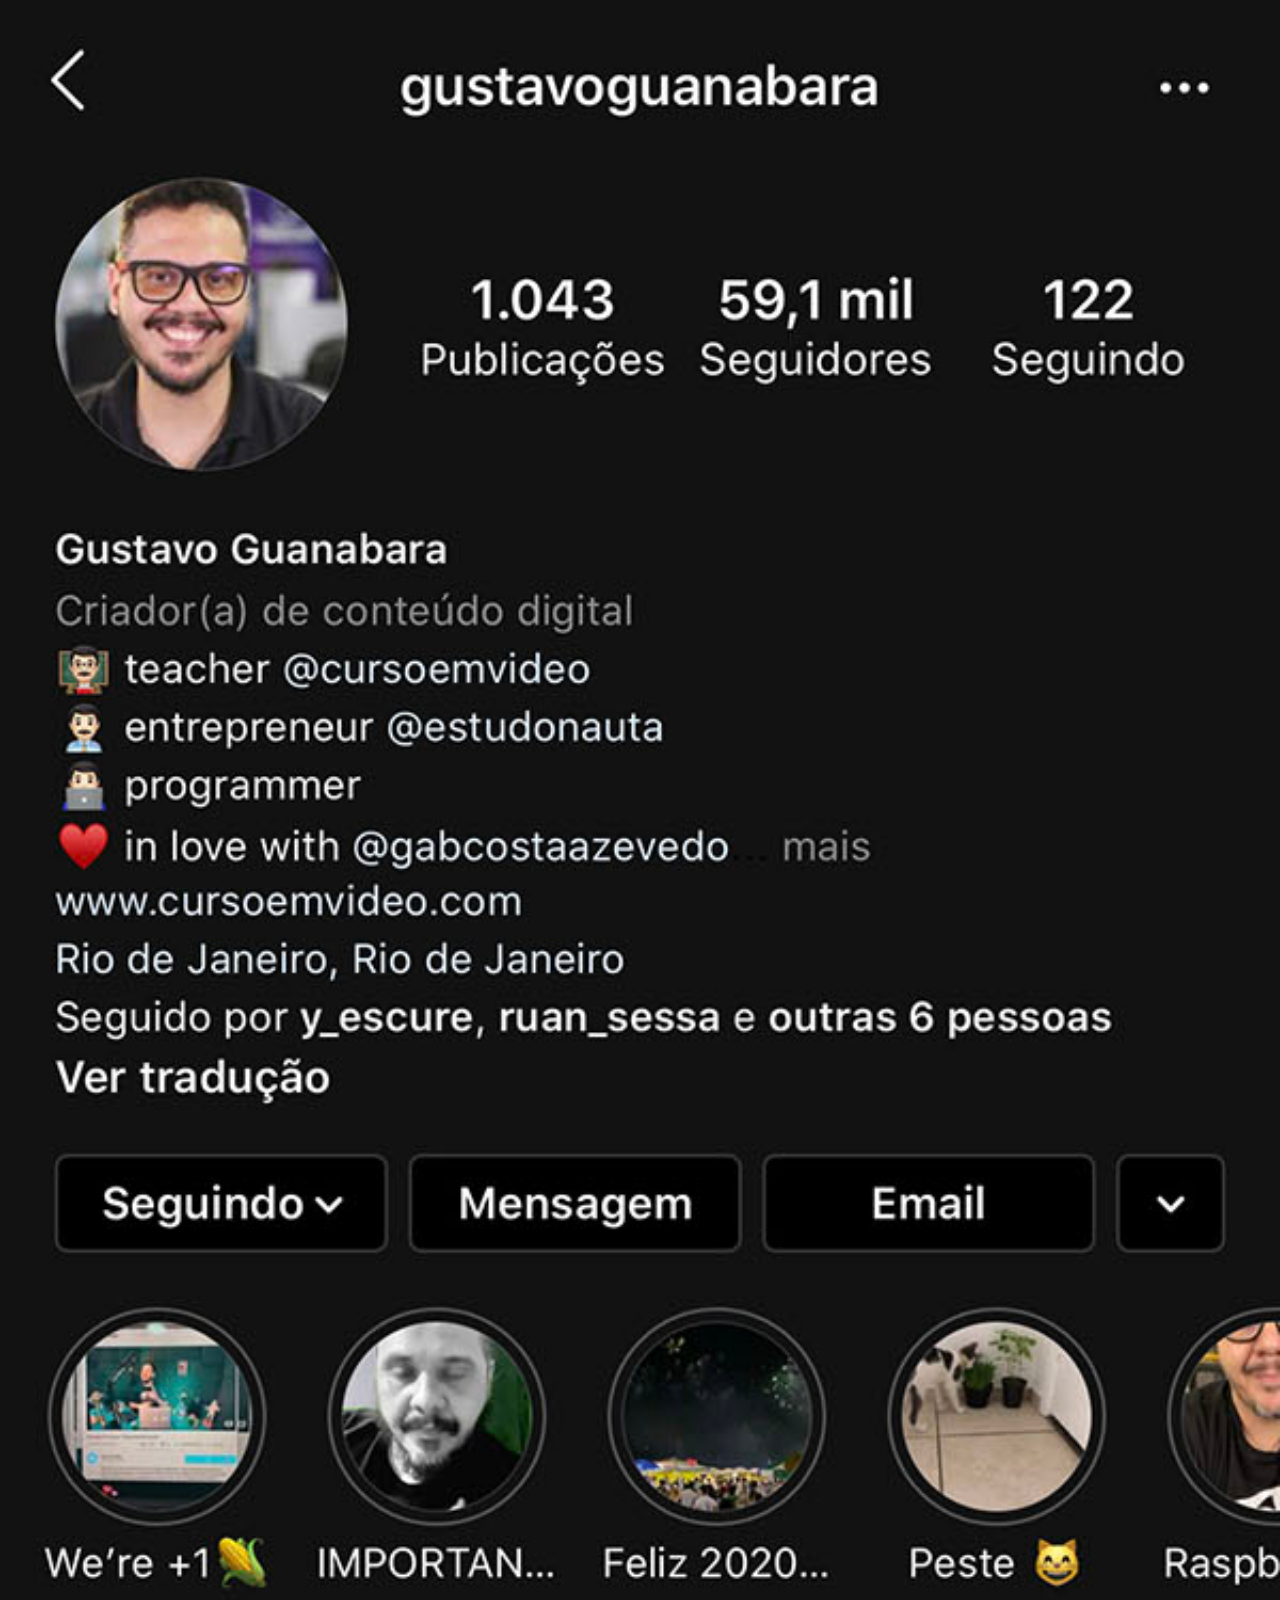
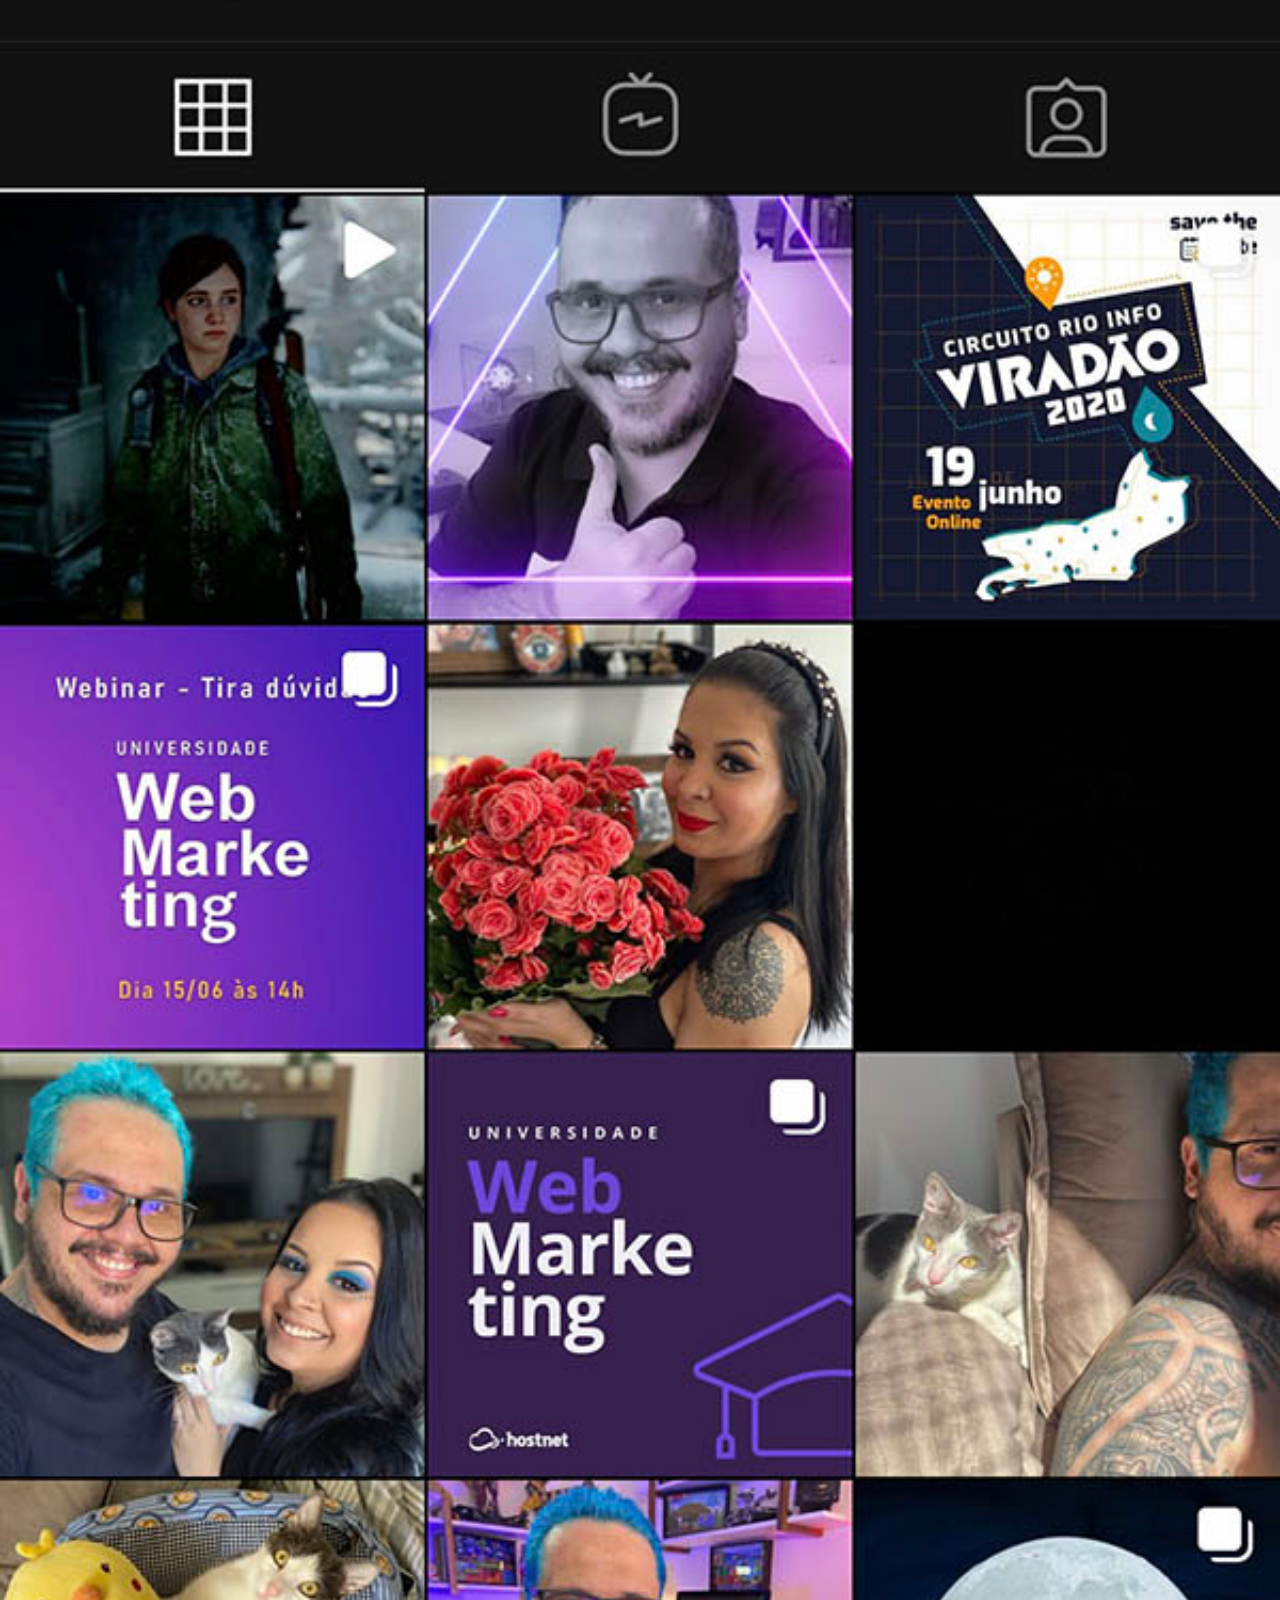
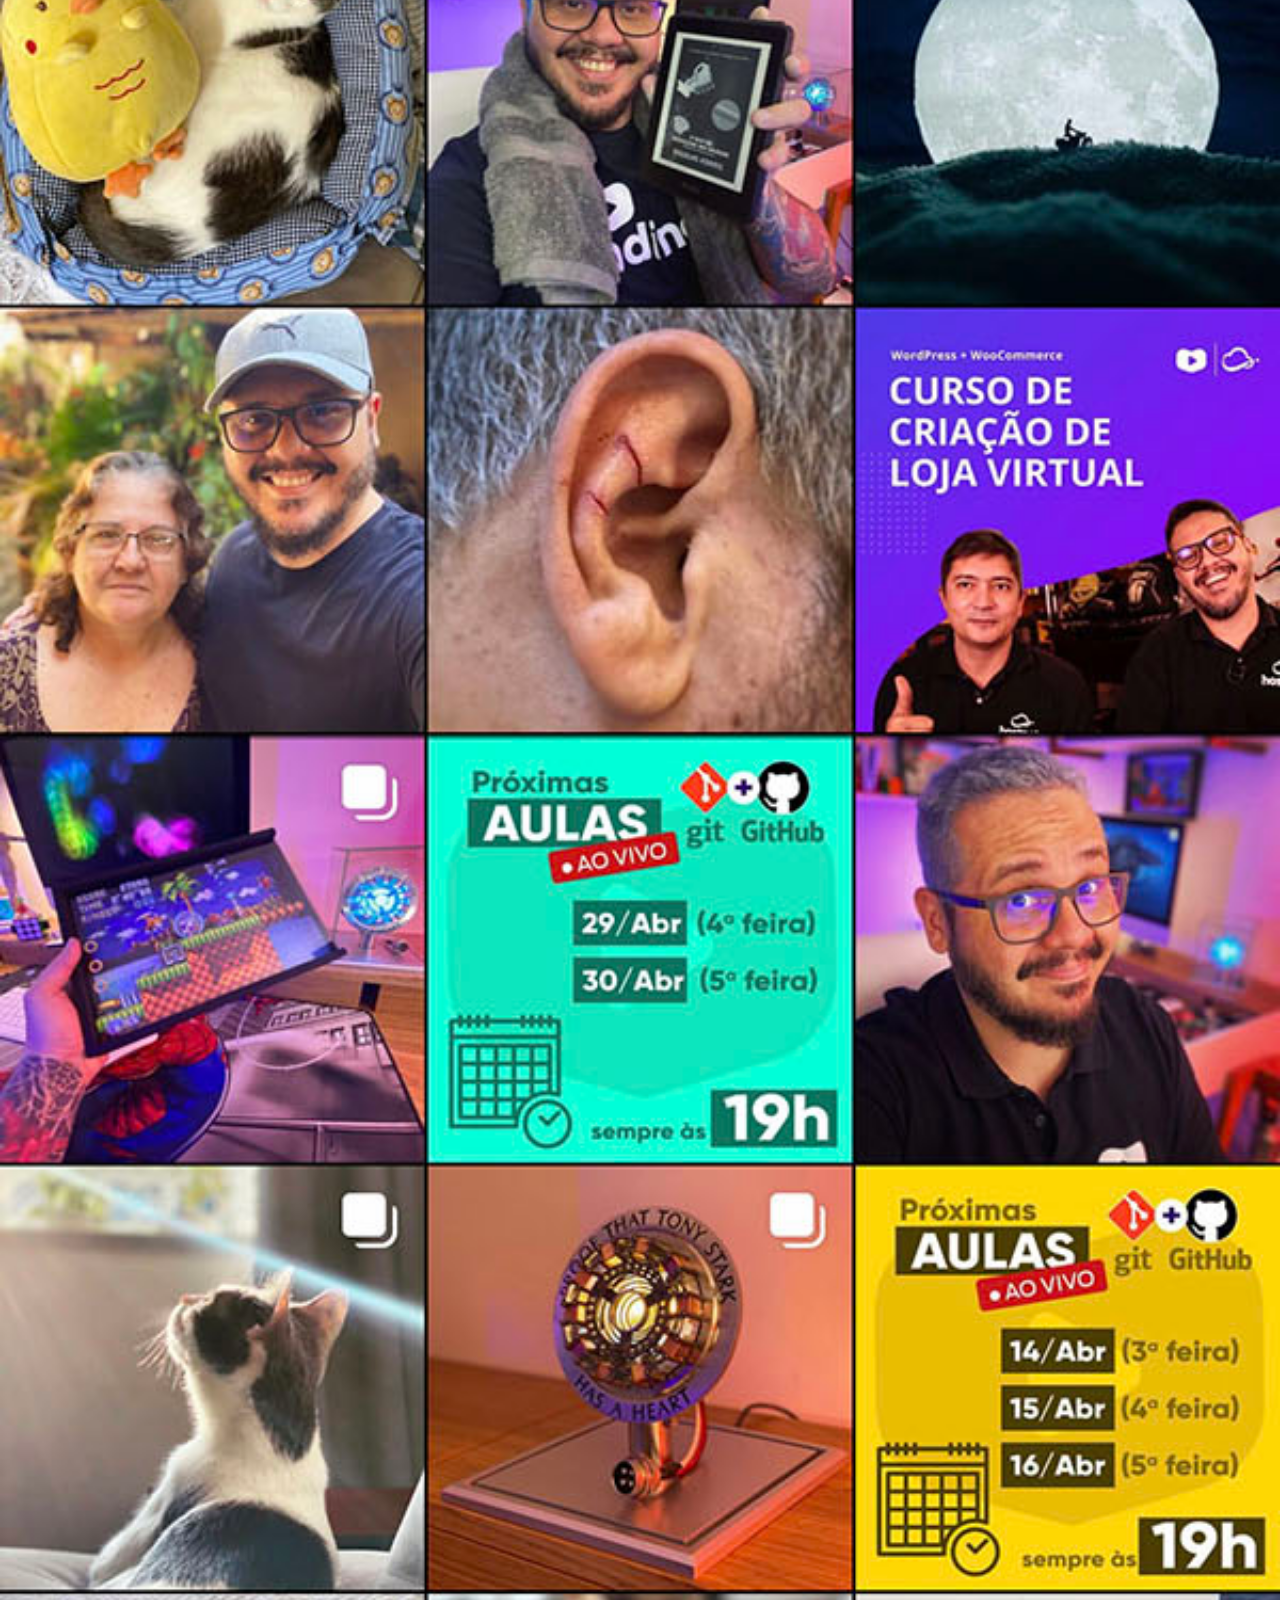
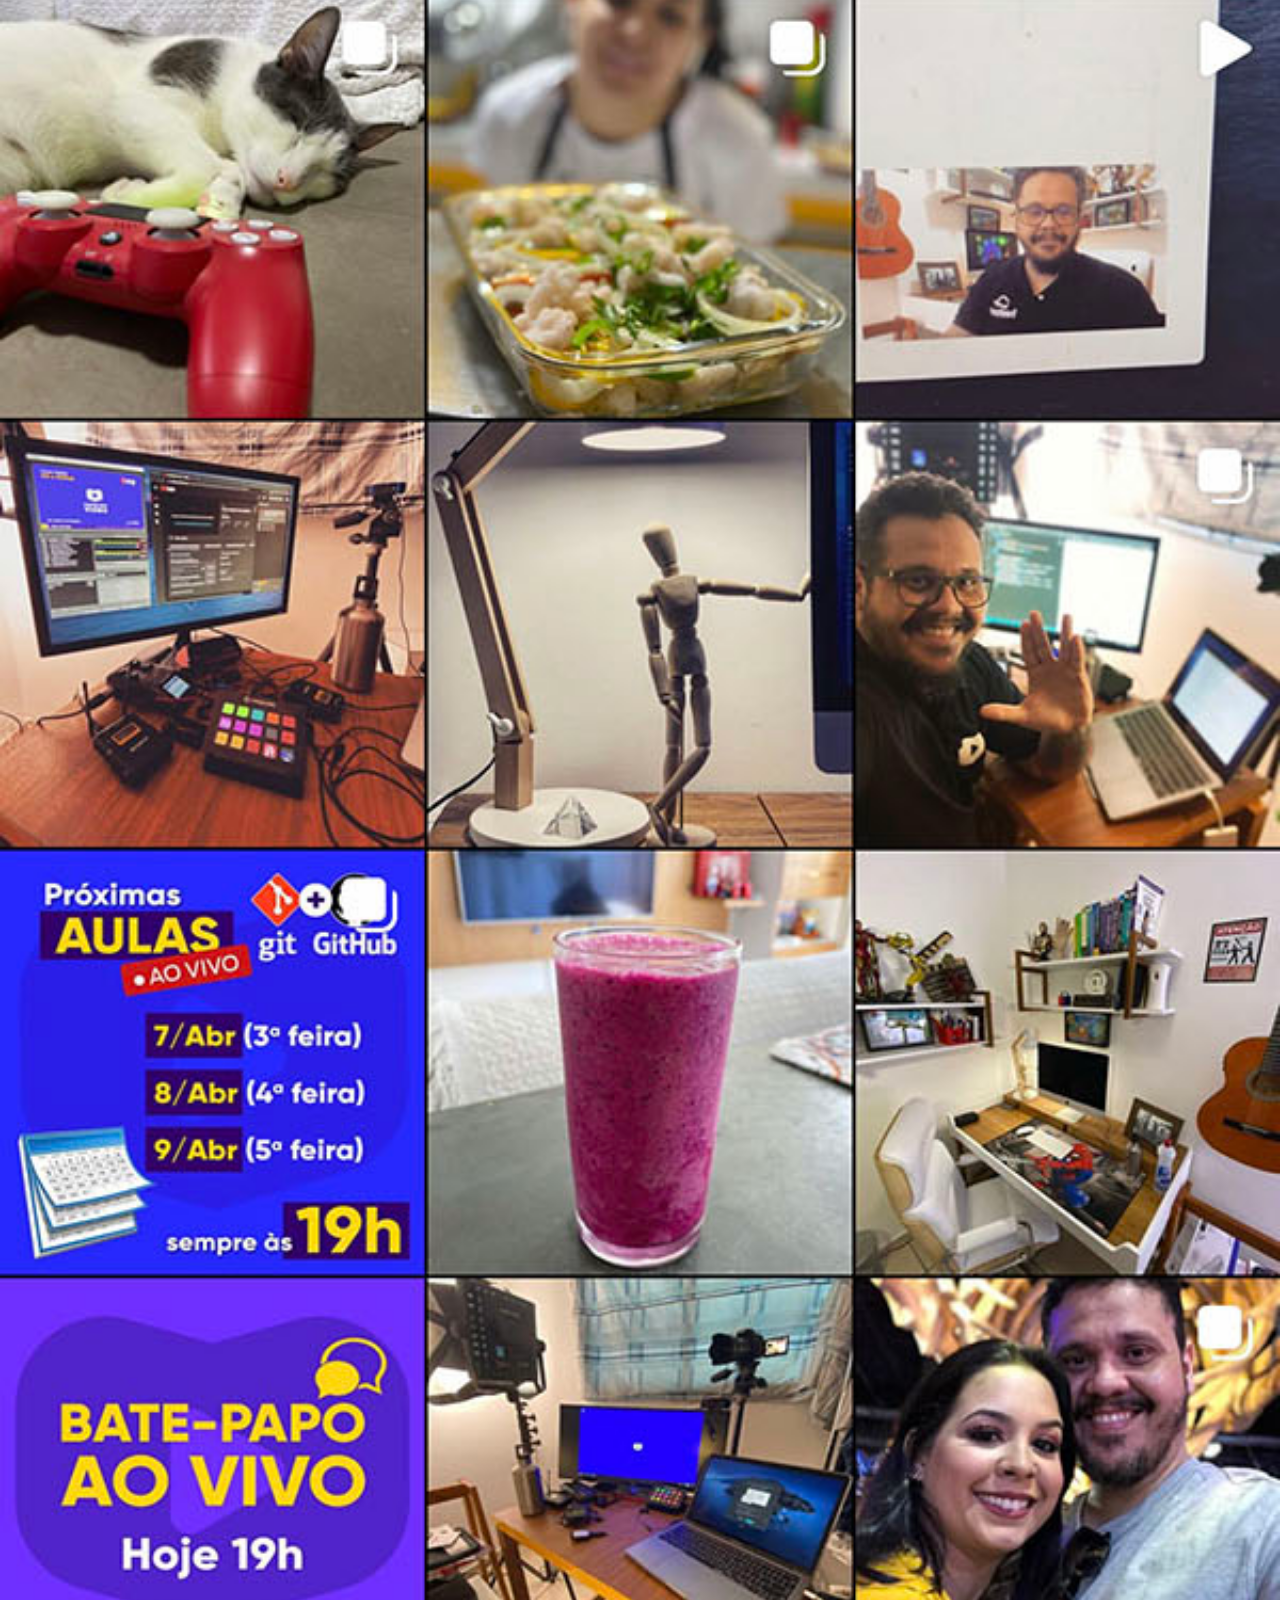
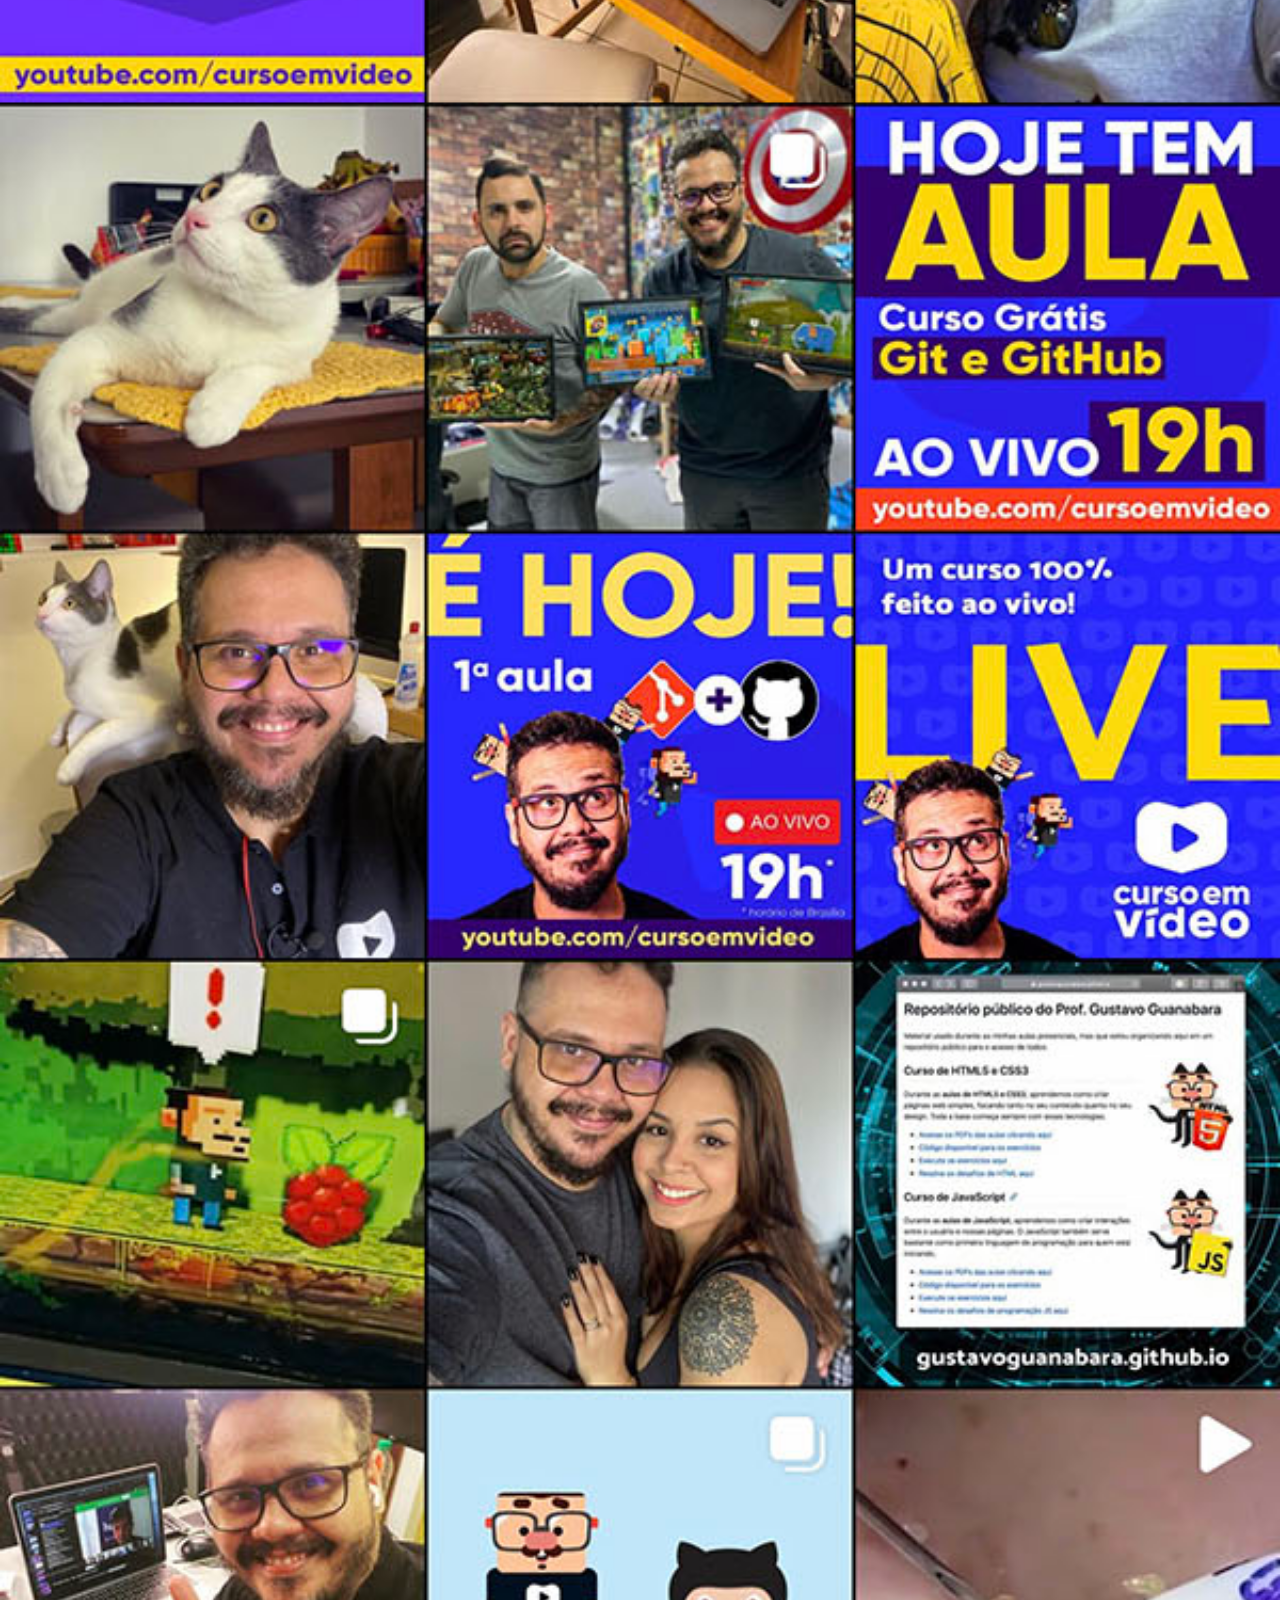
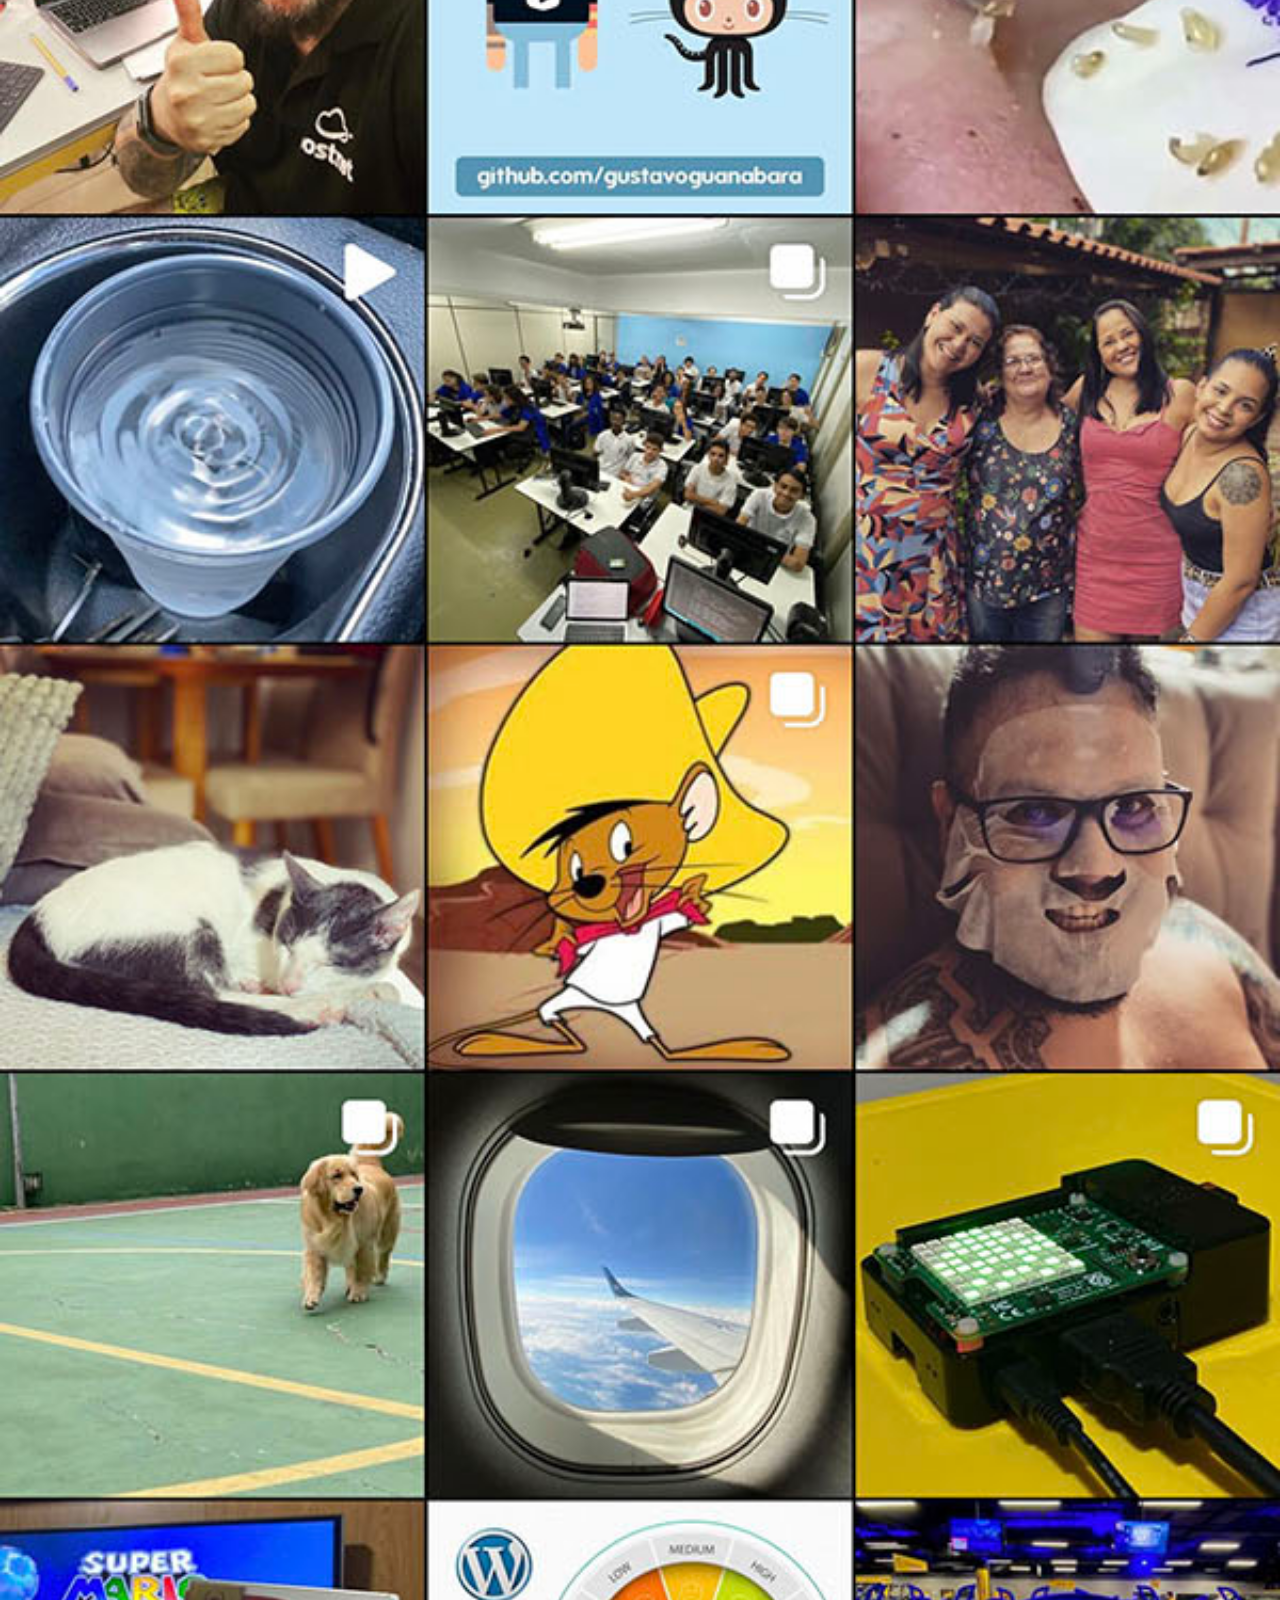
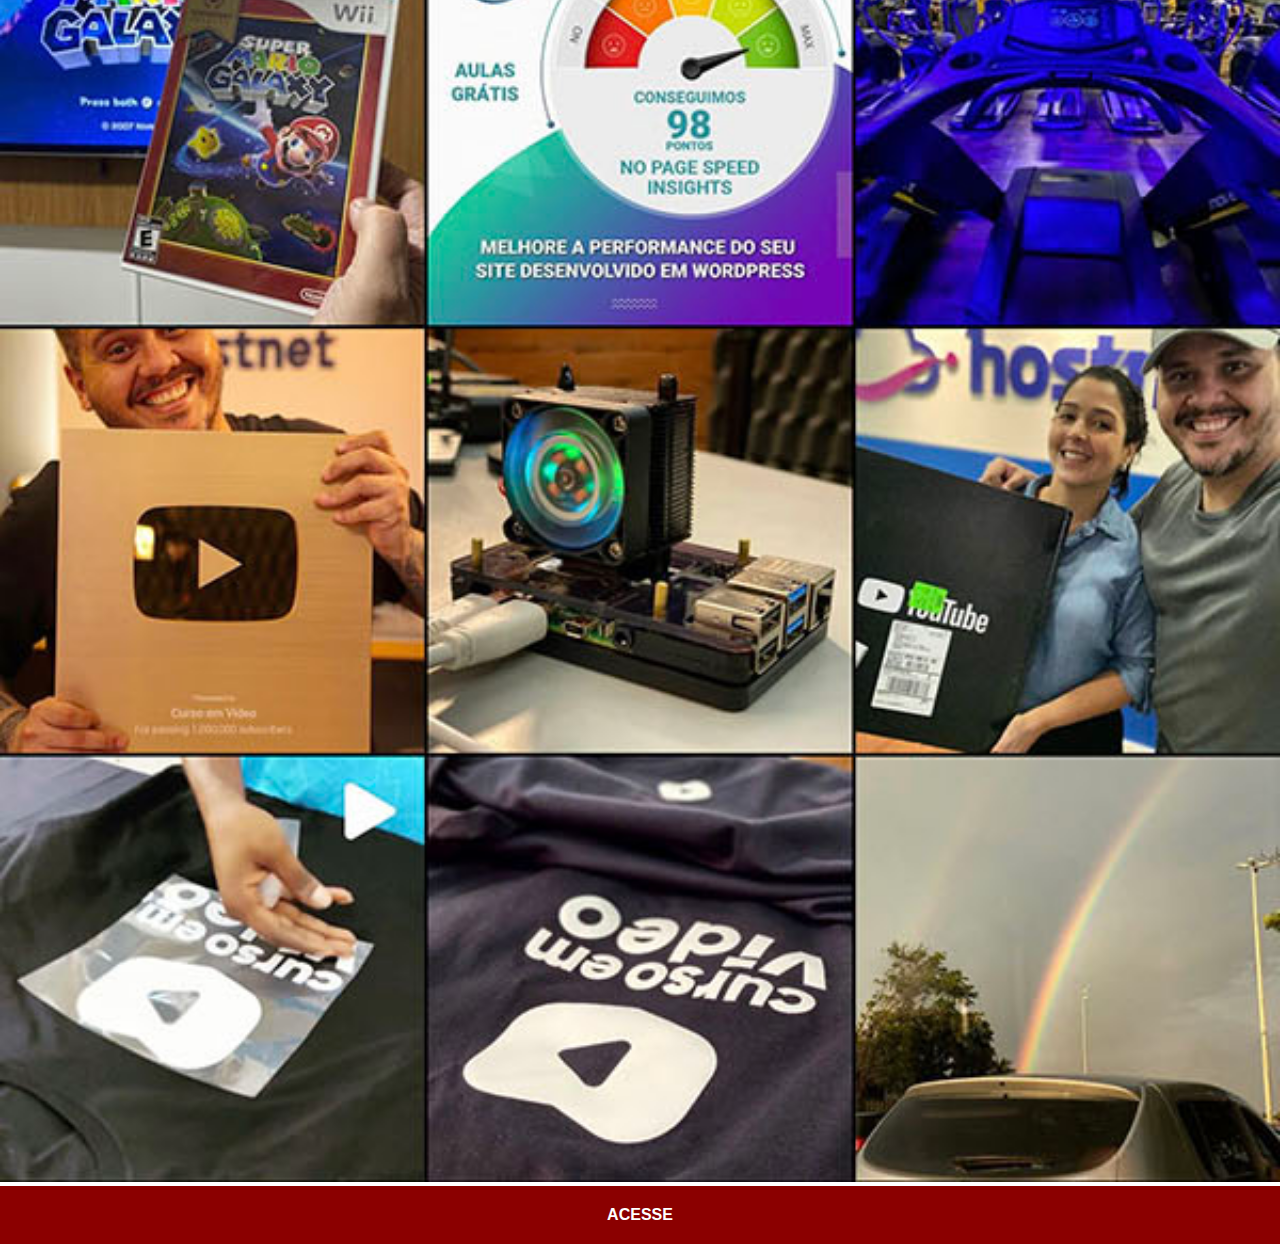
==== instagram.html @ 564862a7 "Criação das páginas de cada rede sociall" ====
<!DOCTYPE html>
<html lang="pt-br">
<head>
  <meta charset="UTF-8">
  <meta name="viewport" content="width=device-width, initial-scale=1.0">
  <title>Instagram</title>
  <link rel="stylesheet" href="estilos/social.css">
</head>
<body>
  <img src="imagens/tela-instagram.jpg" alt="Instagram">
  <a href="https://www.instagram.com/gustavoguanabara/" target="_blank">ACESSE</a>
</body>
</html>
---- estilos/social.css ----
@charset "UTF-8";

* {
  margin: 0px;
  padding: 0px;
  font-family: Arial, Helvetica, sans-serif;
}

/* Escondendo a barra de rolagem */
::-webkit-scrollbar {
  width: 0px;
  height: 0px;
}

img {
  width: 100vw;
}
/* Configurando o link como um botão de acesso */
a {
  display: block;
  background-color: darkred;
  color: white;
  padding: 20px;
  text-align: center;
  font-weight: bolder;
  text-decoration: none;
}
a:hover {
  background-color: red;
}
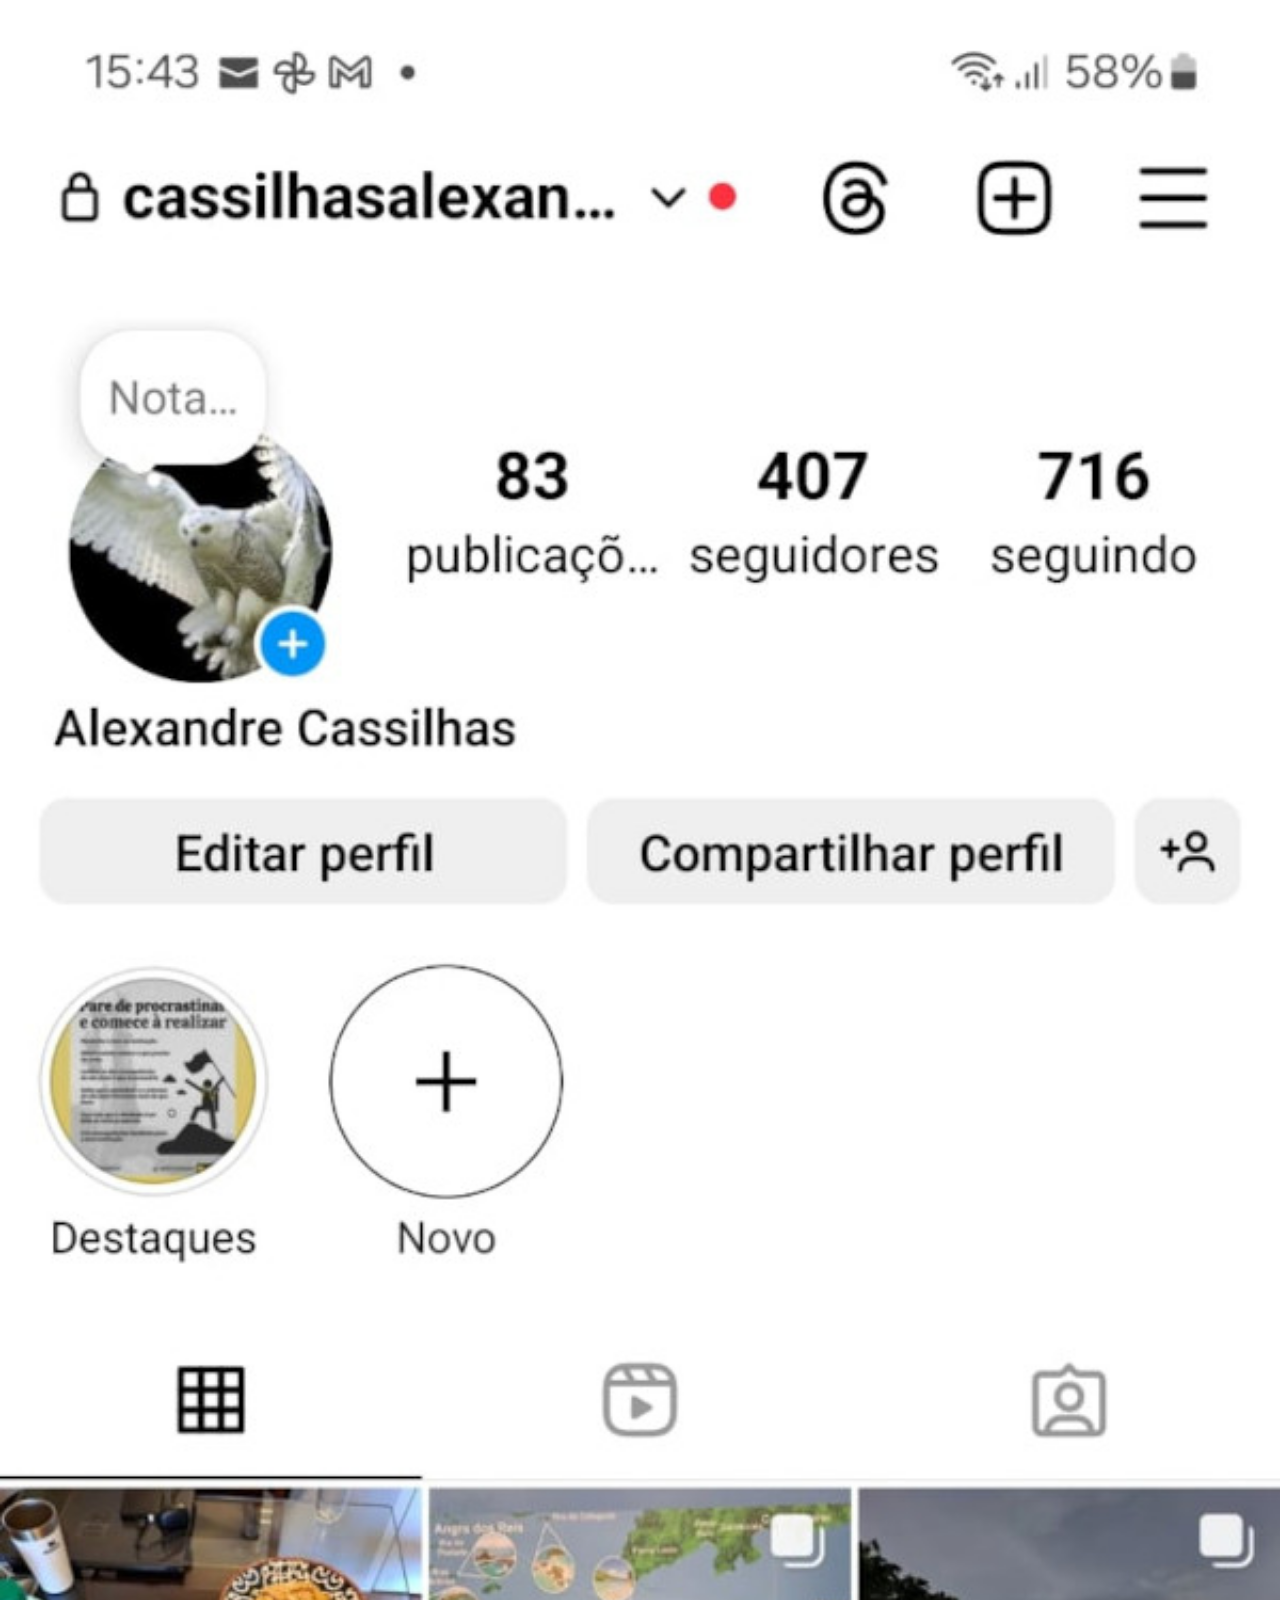
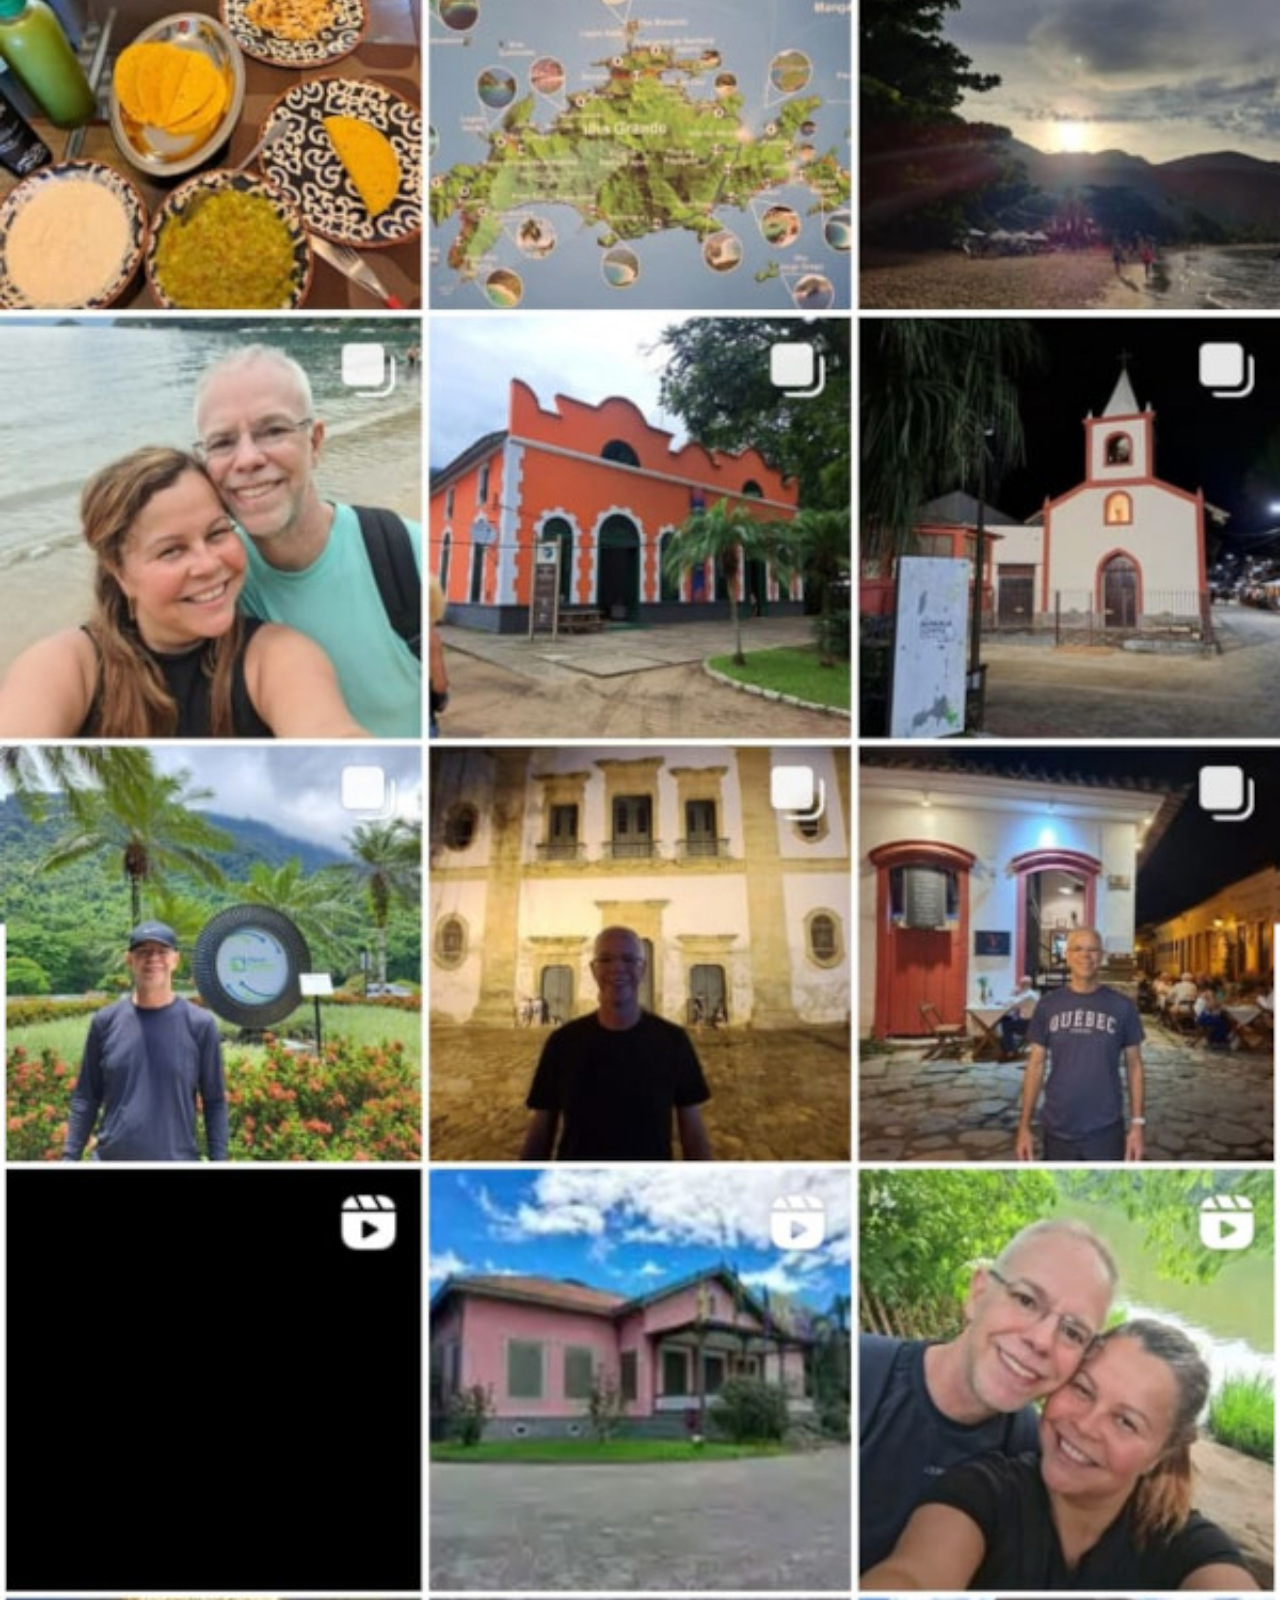
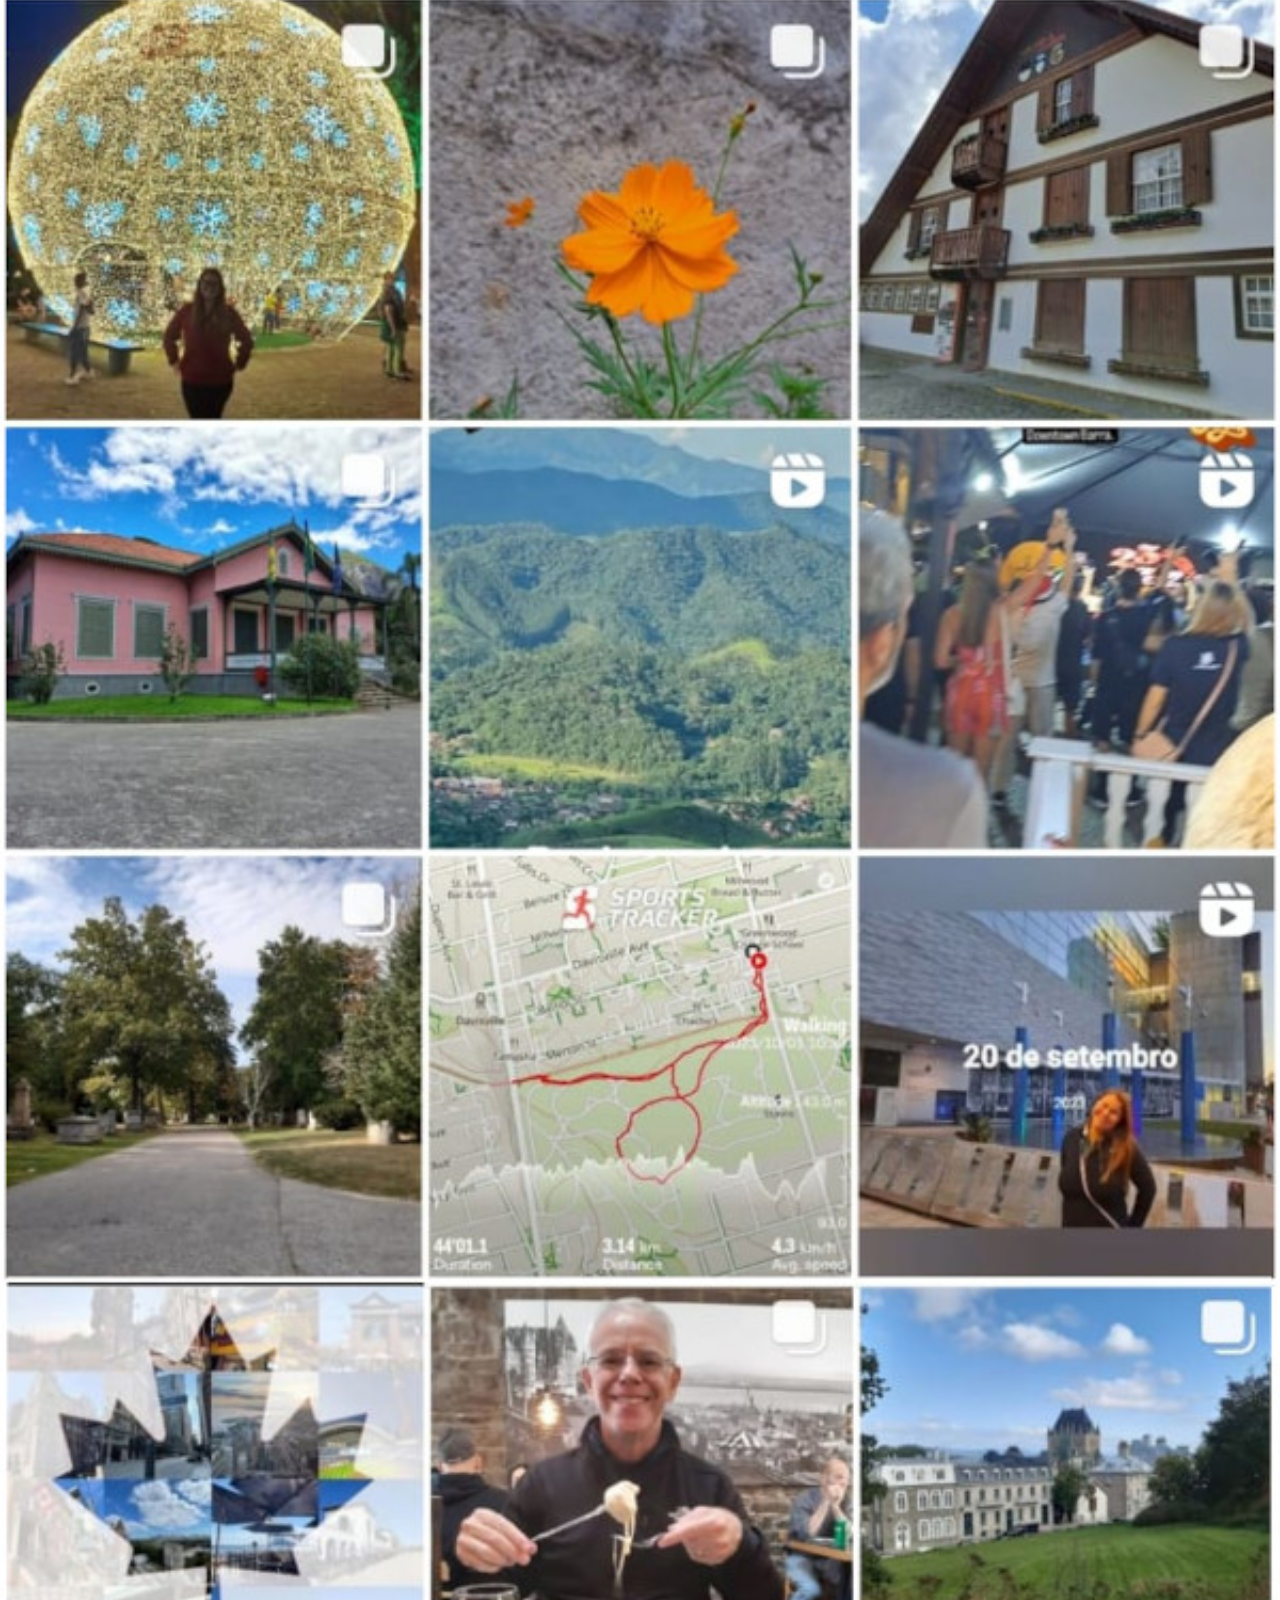
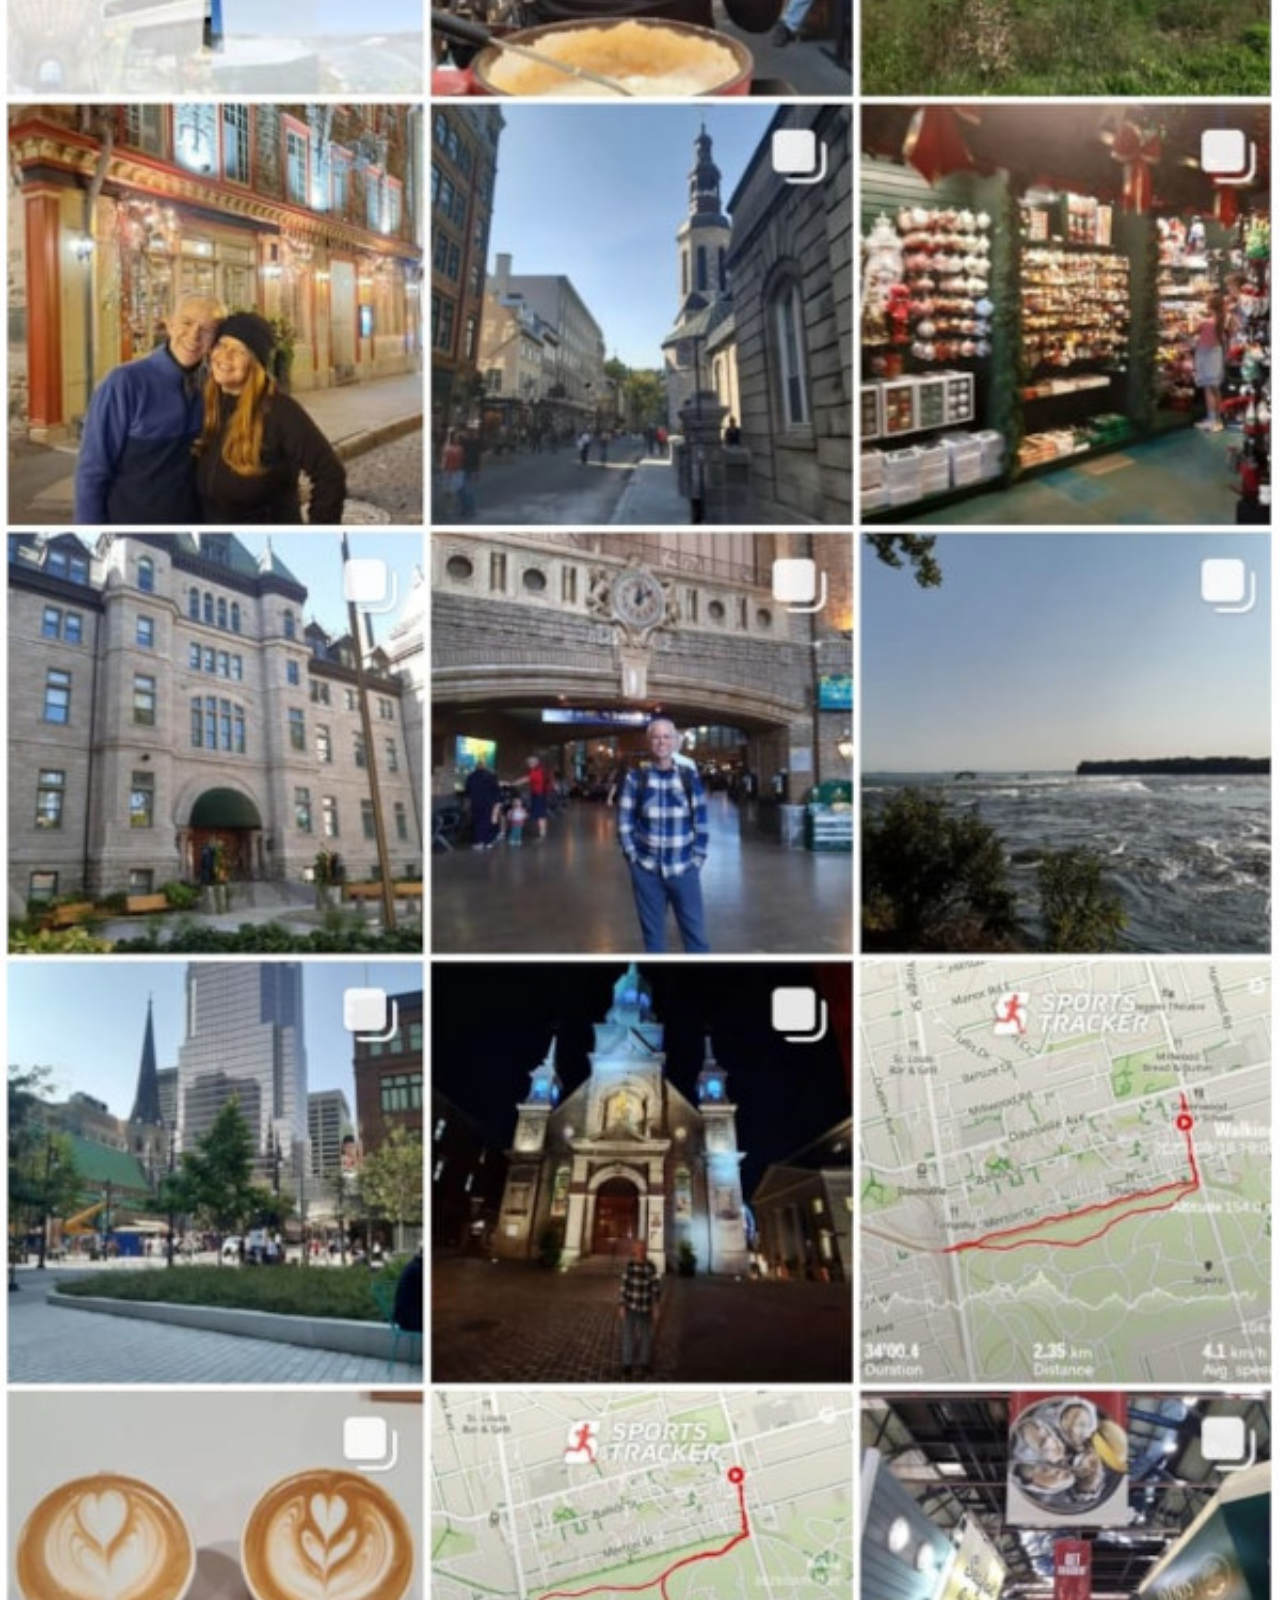
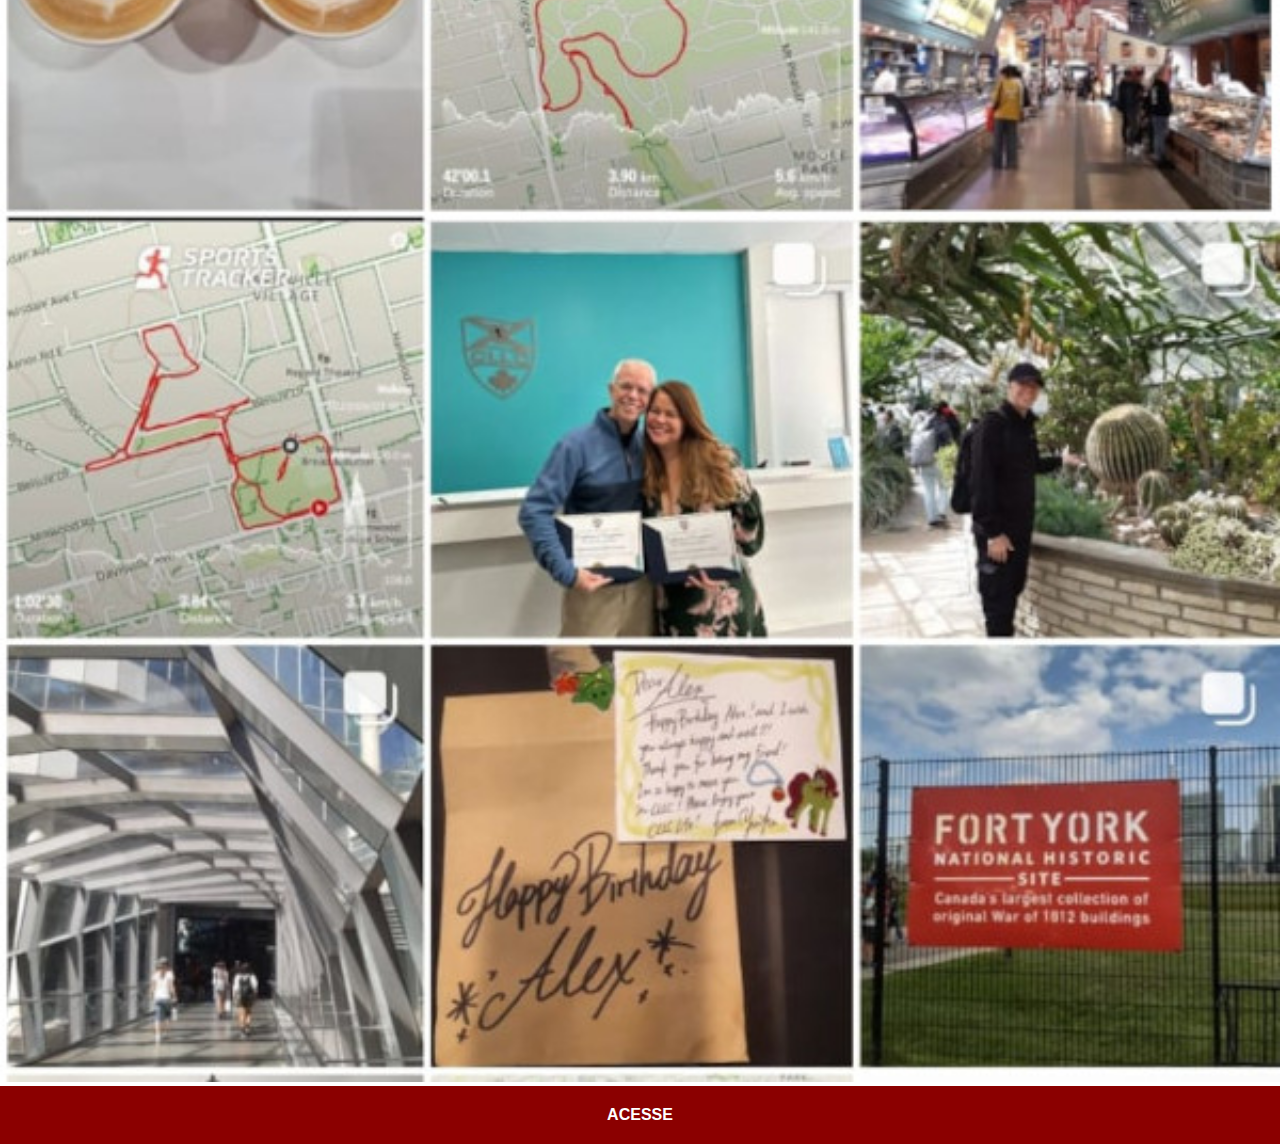
==== commit 88d69fc2: "Update instagram.html" ====
--- a/instagram.html
+++ b/instagram.html
@@ -7,7 +7,7 @@
   <link rel="stylesheet" href="estilos/social.css">
 </head>
 <body>
-  <img src="imagens/tela-instagram.jpg" alt="Instagram">
-  <a href="https://www.instagram.com/gustavoguanabara/" target="_blank">ACESSE</a>
+  <img src="imagens/Instagram.jpg" alt="Instagram">
+  <a href="https://www.instagram.com/cassilhasalexandre/" target="_blank">ACESSE</a>
 </body>
 </html>